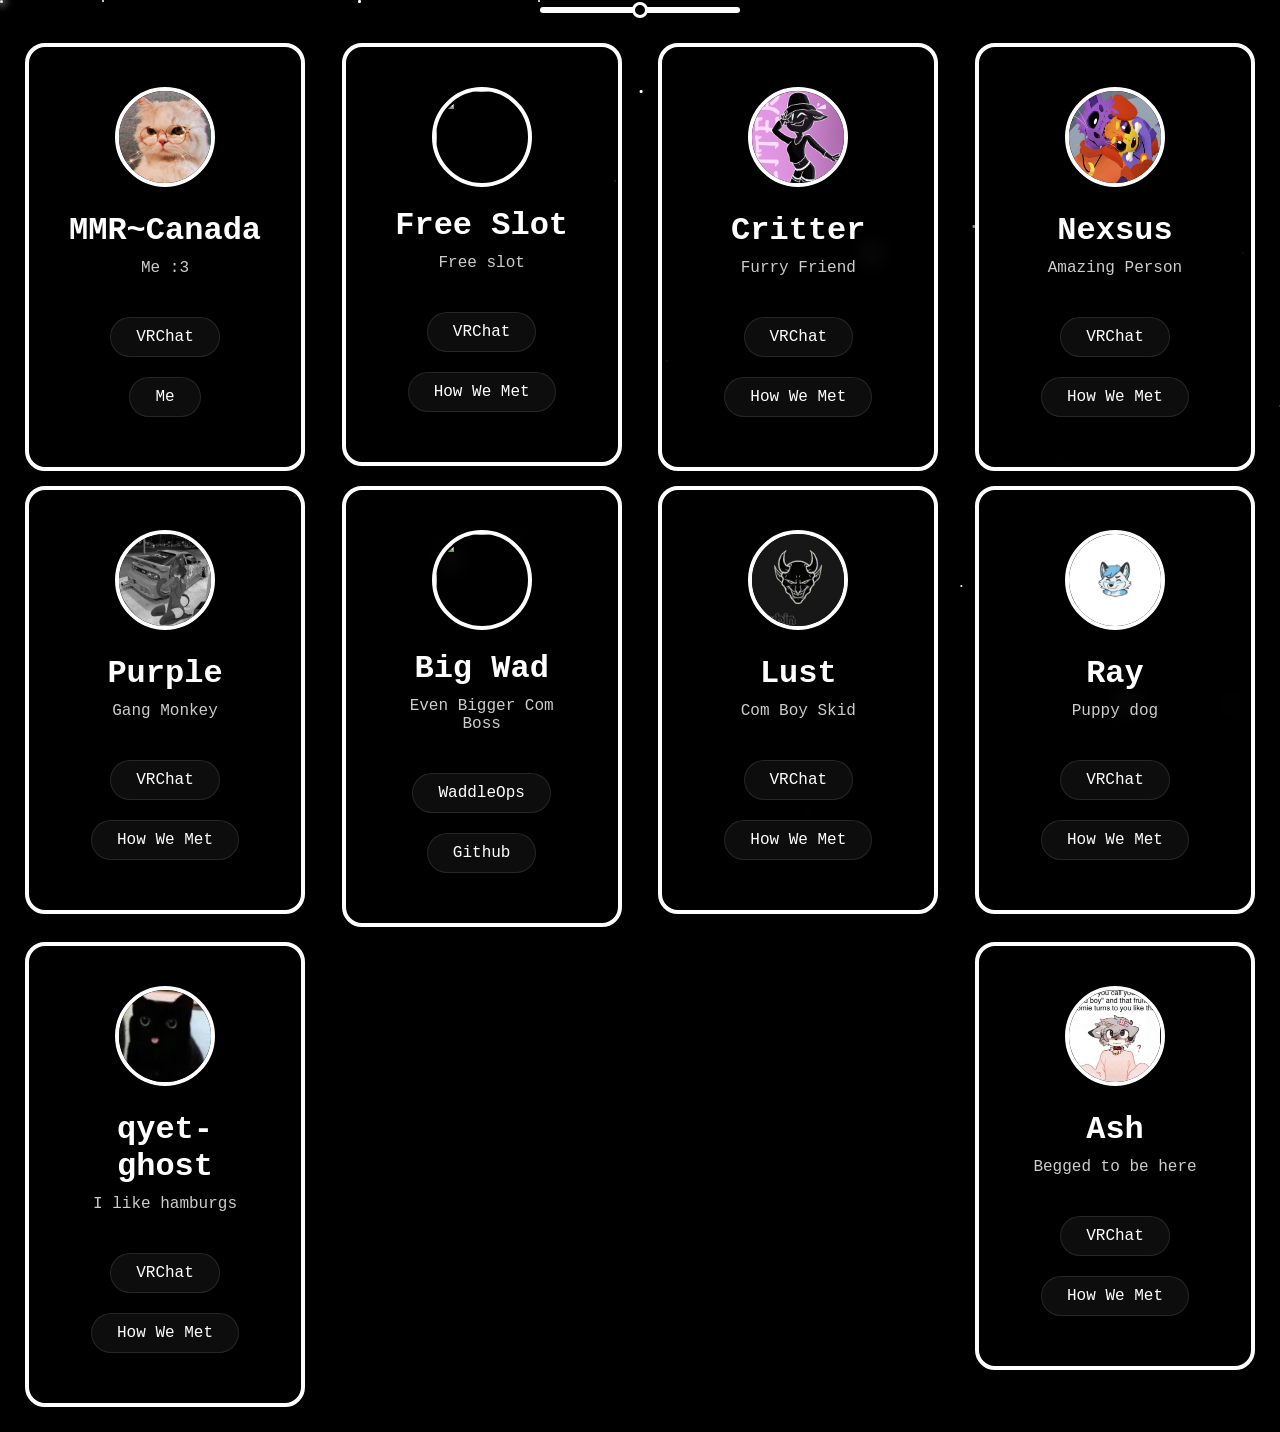
==== index.html @ da1813e5 "Add files via upload" ====
<!DOCTYPE html>
<html lang="en">

<head>
    <meta charset="UTF-8" />
    <title>;3</title>
    <link rel="stylesheet" href="style.css" />
</head>

<div class="stars">
    <span></span>
    <div class="twinkle"></div>
    <div class="twinkle"></div>
    <div class="twinkle"></div>
    <div class="twinkle"></div>
</div>

<body>

    <div class="volume-slider-container">
        <input class="volume-slider" type="range" min="0" max="1" step="0.01" value="0.5">
    </div>

    <audio id="bgAudio" autoplay loop>
        <source src="Stuff for people/I'll Keep You Safe.mp3" type="audio/mp3" />
    </audio>

    <div class="card-container">

        <div class="card">
            <img src="pics/mmr-canada.png" class="avatar" />
            <h1>MMR~Canada</h1>
            <p class="bio">Me :3</p>
            <div class="links">
                <a href="https://vrchat.com/home/user/usr_7cbf0e4c-f07a-4458-9ad6-4cfd715baffb" target="_blank"
                    rel="noopener noreferrer">VRChat</a>
                <a href="mmr-canada.html">Me</a>
            </div>
        </div>

        <div class="card">
            <img src="Stuff for people/" class="avatar" />
            <h1>Free Slot</h1>
            <p class="bio">Free slot</p>
            <div class="links">
                <a href="" target="_blank" rel="noopener noreferrer">VRChat</a>
                <a href="blood.html">How We Met</a>
            </div>
        </div>

        <div class="card">
            <img src="Stuff for people/Critter pfp.png" class="avatar" />
            <h1>Critter</h1>
            <p class="bio">Furry Friend</p>
            <div class="links">
                <a href="" target="_blank" rel="noopener noreferrer">VRChat</a>
                <a href="critter.html">How We Met</a>
            </div>
        </div>

        <div class="card">
            <img src="pics/Me and nexsus.png" class="avatar" />
            <h1>Nexsus</h1>
            <p class="bio">Amazing Person</p>
            <div class="links">
                <a href="https://vrchat.com/home/user/usr_73fd3d91-3bbd-4845-8dd6-844d6b27ef1d" target="_blank"
                    rel="noopener noreferrer">VRChat</a>
                <a href="nexsus.html">How We Met</a>
            </div>
        </div>

        <div class="card">
            <img src="pics/PurplesProfilepicture.png" class="avatar" />
            <h1>Purple</h1>
            <p class="bio">Gang Monkey</p>
            <div class="links">
                <a href="" target="_blank" rel="noopener noreferrer">VRChat</a>
                <a href="purple.html">How We Met</a>
            </div>
        </div>

        <div class="card">
            <img src="pics/" class="avatar" />
            <h1>Big Wad</h1>
            <p class="bio">Even Bigger Com Boss</p>
            <div class="links">
                <a href="https://waddleops.dev" target="_blank" rel="noopener noreferrer">WaddleOps</a>
                <a href="https://github.com/bigwadd">Github</a>
            </div>
        </div>

        <div class="card">
            <img src="Stuff for people/DB Lust.png" class="avatar" />
            <h1>Lust</h1>
            <p class="bio">Com Boy Skid</p>
            <div class="links">
                <a href="" target="_blank" rel="noopener noreferrer">VRChat</a>
                <a href="lust.html">How We Met</a>
            </div>
        </div>

        <div class="card">
            <img src="pics/Ray's pfp.jpg" class="avatar" />
            <h1>Ray</h1>
            <p class="bio">Puppy dog</p>
            <div class="links">
                <a href="https://vrchat.com/home/user/usr_e4a4641d-4079-4ac1-bc47-101e54bdc763" target="_blank"
                    rel="noopener noreferrer">VRChat</a>
                <a href="ray.html">How We Met</a>
            </div>
        </div>

        <div class="card">
            <img src="pics/ghost.png" class="avatar" />
            <h1>qyet-ghost</h1>
            <p class="bio">I like hamburgs</p>
            <div class="links">
                <a href="https://vrchat.com/home/user/usr_18f07449-f53f-45c1-9f97-7b0a96ff336b" target="_blank"
                    rel="noopener noreferrer">VRChat</a>
                <a href="qyet-ghost.html">How We Met</a>
            </div>
        </div>

        <div class="card">
            <img src="pics/Ash.jpg" class="avatar" />
            <h1>Ash</h1>
            <p class="bio">Begged to be here</p>
            <div class="links">
                <a href="https://vrchat.com/home/user/usr_b06fb8c0-4371-4fb5-9ad6-7be9a48830b4" target="_blank"
                    rel="noopener noreferrer">VRChat</a>
                <a href="ash.html">How We Met</a>
            </div>
        </div>

    </div>

    <script>
        const audio = document.getElementById("bgAudio");
        const slider = document.querySelector(".volume-slider");


        audio.volume = slider.value;


        slider.addEventListener("input", () => {
            audio.volume = slider.value;
        });
    </script>

</body>

</html>
---- style.css ----
:root {
    --accent: #ffffff;
}

* {
    margin: 0;
    padding: 0;
    box-sizing: border-box;
}

body {
    font-family: "Courier New", Courier, monospace;
    color: var(--accent);
    background-color: black;
    text-align: center;
    -webkit-user-select: none;
    -moz-user-select: none;
    -ms-user-select: none;
    user-select: none;
    overflow-x: hidden;
    position: relative;
}

body {
    font-family: "Courier New", Courier, monospace;
    color: var(--accent);
    text-align: center;
    -webkit-user-select: none;
    -moz-user-select: none;
    -ms-user-select: none;
    user-select: none;
    overflow-x: hidden;
    position: relative;
}

.card-container {
    display: flex;
    justify-content: space-between;
    flex-wrap: wrap;
    padding: 25px;
    gap: 15px;
    width: 100%;
    overflow-x: auto;
}

.card {
    width: 280px;
    align-self: flex-start;
    background: rgba(0, 0, 0, 0.5);
    border-radius: 20px;
    padding: 40px;
    text-align: center;
    box-sizing: border-box;
    transition: transform 0.3s ease, box-shadow 0.3s ease;
    backdrop-filter: blur(10px);
    box-shadow: 0 4px 12px rgba(0, 0, 0, 0.3);
    border: 4px solid var(--accent);
}

.card:hover {
    transform: scale(1.05);
    box-shadow: 0 6px 16px rgba(0, 0, 0, 0.5);
}

.avatar {
    width: 100px;
    height: 100px;
    border-radius: 50%;
    border: 4px solid var(--accent);
    margin-bottom: 20px;
    box-shadow: 0 4px 8px rgba(0, 0, 0, 0.3);
}

h1 {
    color: var(--accent);
    margin-bottom: 10px;
}

.bio {
    color: #ccc;
    margin-bottom: 30px;
}

.links a {
    display: inline-block;
    margin: 10px;
    padding: 10px 25px;
    border-radius: 30px;
    background: rgba(255, 255, 255, 0.05);
    border: 1px solid rgba(255, 255, 255, 0.1);
    color: var(--accent);
    text-decoration: none;
    transition: 0.3s;
}

.links a:hover {
    background: var(--accent);
    color: black;
}

.volume-slider {
    -webkit-appearance: none;
    appearance: none;
    width: 200px;
    height: 6px;
    background: #ffffff;
    border-radius: 5px;
    outline: none;
}


.volume-slider::-webkit-slider-thumb {
    -webkit-appearance: none;
    appearance: none;
    width: 16px;
    height: 16px;
    background: #000000;
    border: 3px solid #ffffff;
    border-radius: 50%;
    cursor: pointer;
}


.volume-slider::-moz-range-track {
    background: #ffffff;
    height: 6px;
    border-radius: 5px;
}

.volume-slider::-moz-range-thumb {
    width: 16px;
    height: 16px;
    background: #000000;
    border: 3px solid #ffffff;
    border-radius: 50%;
    cursor: pointer;
}

.stars {
    position: fixed;
    inset: 0;
    pointer-events: none;
    z-index: -2;
    overflow: hidden;
    background: radial-gradient(ellipse at bottom, #000000 0%, #000 80%);
}

.stars::before,
.stars::after,
.stars span {
    content: "";
    position: absolute;
    width: 2px;
    height: 2px;
    background: #fff;
    border-radius: 50%;
    box-shadow: 0 0 4px 1px rgba(255, 255, 255, 0.9);
    animation: fall linear infinite;
    will-change: transform;
}


.stars::before {
    left: 8%;
    animation: fall 9s linear infinite;
    animation-delay: -2s;
    box-shadow:
        40vw 20vh #fff,
        70vw 35vh #fff,
        15vw 55vh #fff,
        85vw 70vh #fff,
        25vw 88vh #fff,
        60vw 12vh #fff,
        92vw 45vh #fff;
}


.stars::after {
    left: 42%;
    animation: fall 14s linear infinite;
    animation-delay: -4s;
    box-shadow:
        18vw 15vh #fff,
        55vw 28vh #fff,
        88vw 48vh #fff,
        33vw 65vh #fff,
        72vw 82vh #fff,
        10vw 40vh #fff,
        65vw 58vh #fff,
        95vw 75vh #fff;
}


.stars span {
    --size: 2.5px;
    width: var(--size);
    height: var(--size);
    left: 28%;
    animation: fall 22s linear infinite;
    animation-delay: -7s;
    box-shadow:
        22vw 10vh #fff,
        48vw 25vh #fff9,
        78vw 42vh #fff,
        12vw 60vh #fff,
        68vw 78vh #fff,
        35vw 90vh #fff8,
        82vw 18vh #fff,
        55vw 52vh #fff;
}


.stars .twinkle {
    position: absolute;
    width: 3px;
    height: 3px;
    background: white;
    border-radius: 50%;
    box-shadow: 0 0 8px 2px rgba(255, 255, 255, 0.8);
    animation: twinkle 3s ease-in-out infinite alternate;
    opacity: 0.9;
}

.stars .twinkle:nth-child(1) {
    top: 15%;
    left: 12%;
    animation-delay: 0s;
}

.stars .twinkle:nth-child(2) {
    top: 28%;
    left: 68%;
    animation-delay: 0.8s;
}

.stars .twinkle:nth-child(3) {
    top: 62%;
    left: 35%;
    animation-delay: 1.4s;
}

.stars .twinkle:nth-child(4) {
    top: 78%;
    left: 88%;
    animation-delay: 2.2s;
}


@keyframes fall {
    0% {
        transform: translateY(-120vh) scale(0.6);
        opacity: 0;
    }

    5% {
        opacity: 0.9;
        transform: translateY(-100vh) scale(1);
    }

    95% {
        opacity: 0.9;
    }

    100% {
        transform: translateY(120vh) scale(0.4);
        opacity: 0;
    }
}

@keyframes twinkle {
    from {
        opacity: 0.4;
        transform: scale(0.7);
    }

    to {
        opacity: 1;
        transform: scale(1.3);
    }
}
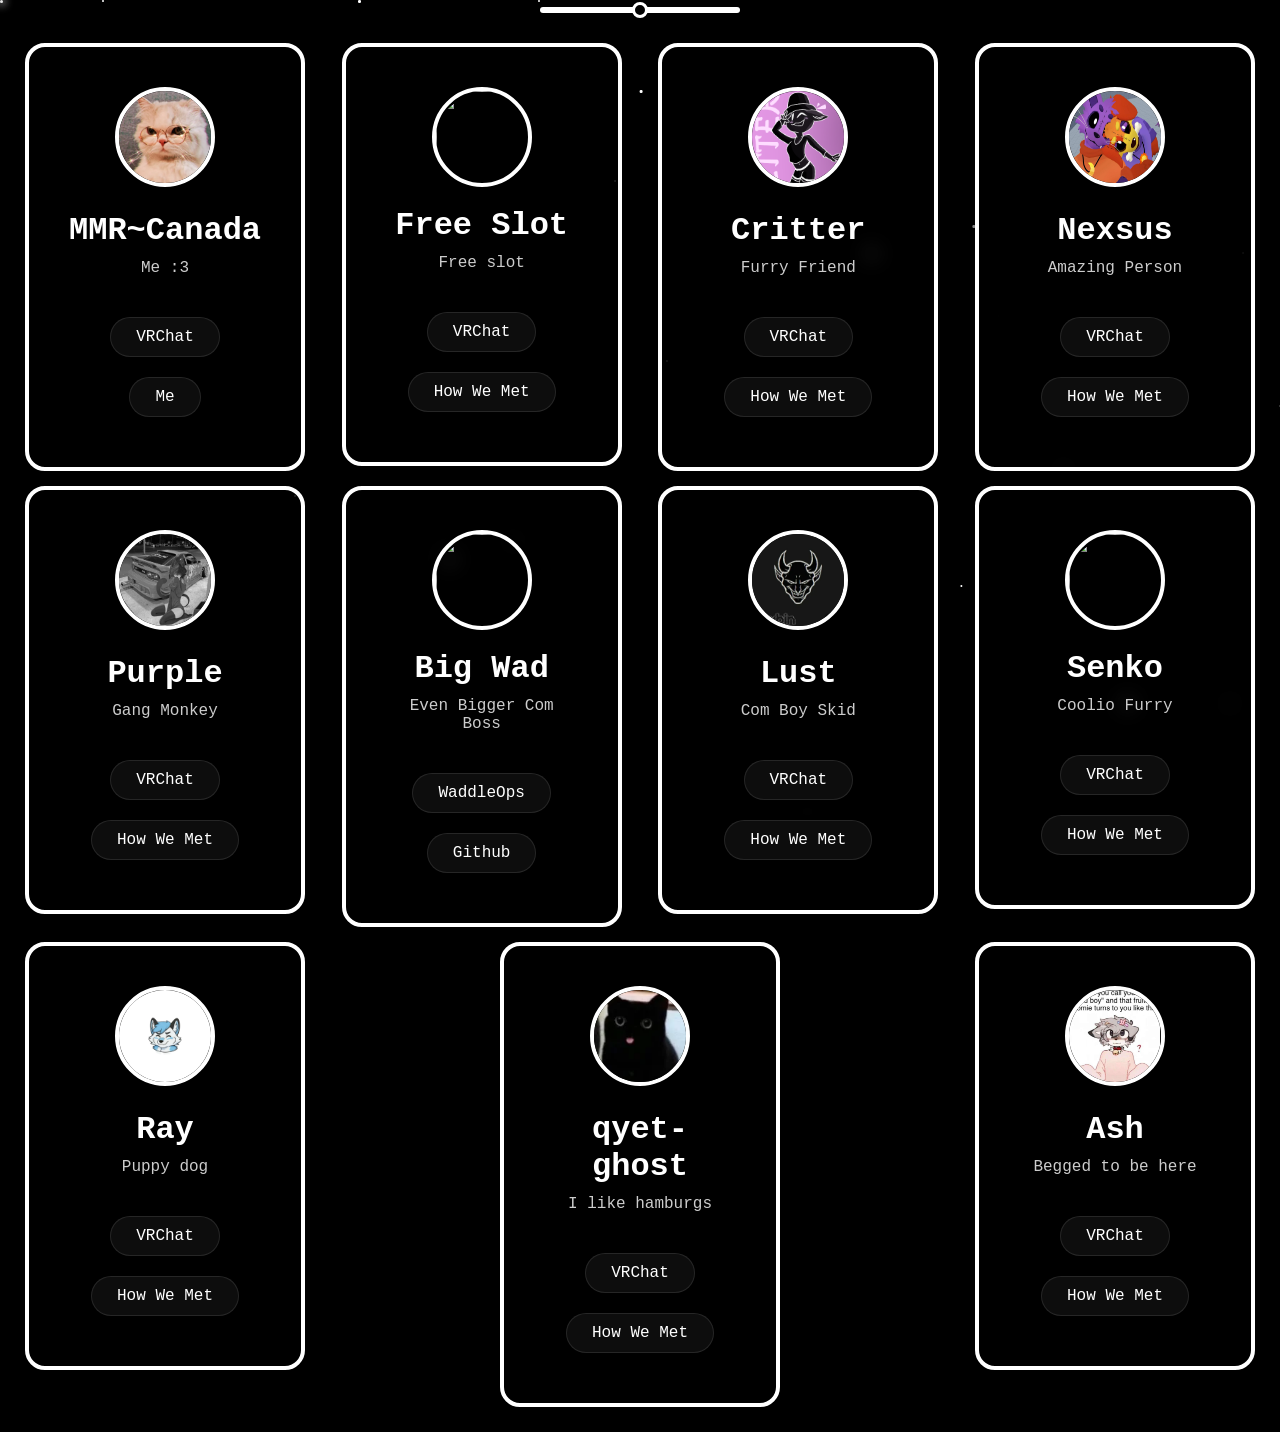
==== commit e0298a8f: "Add files via upload" ====
--- a/index.html
+++ b/index.html
@@ -100,6 +100,17 @@
         </div>
 
         <div class="card">
+            <img src="Stuff for people/senko pfp.png" class="avatar" />
+            <h1>Senko</h1>
+            <p class="bio">Coolio Furry</p>
+            <div class="links">
+                <a href="https://vrchat.com/home/user/usr_fb19587f-36e5-4c29-b18c-bf6d69ec928b" target="_blank"
+                    rel="noopener noreferrer">VRChat</a>
+                <a href="senko.html">How We Met</a>
+            </div>
+        </div>
+
+        <div class="card">
             <img src="pics/Ray's pfp.jpg" class="avatar" />
             <h1>Ray</h1>
             <p class="bio">Puppy dog</p>
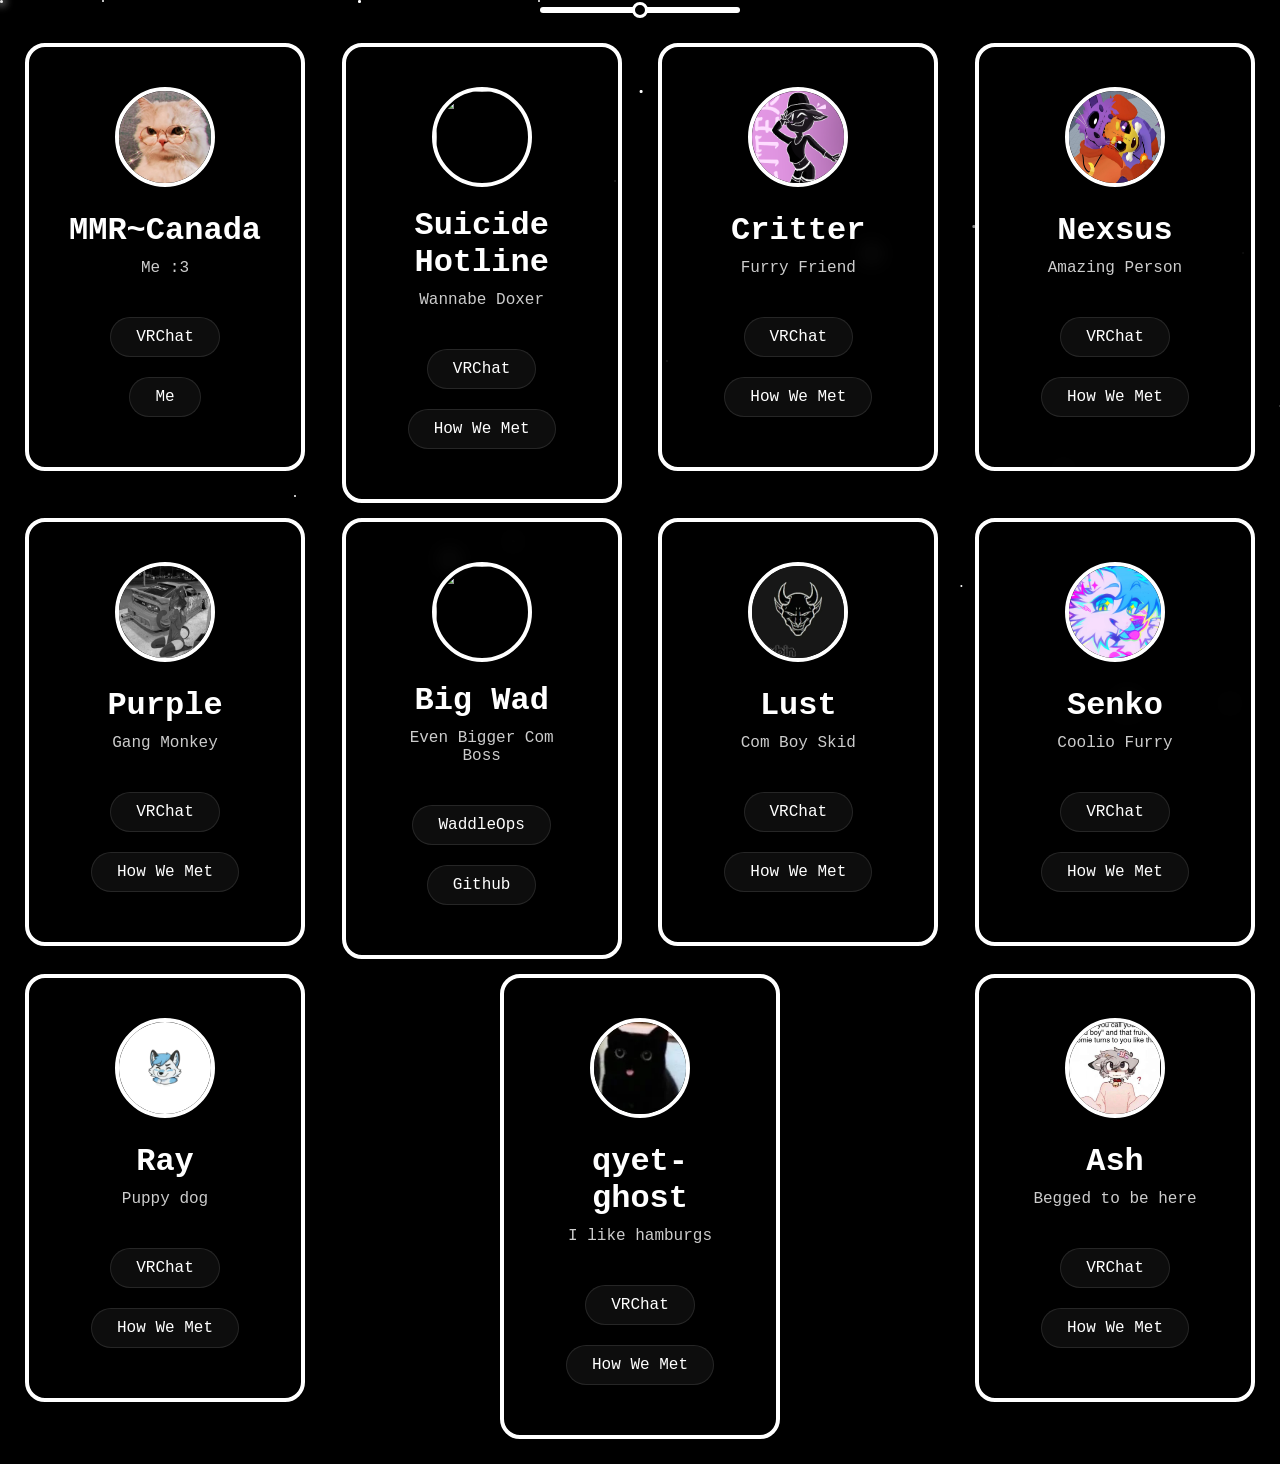
==== commit 9b329138: "Add files via upload" ====
--- a/index.html
+++ b/index.html
@@ -39,9 +39,9 @@
         </div>
 
         <div class="card">
-            <img src="Stuff for people/" class="avatar" />
-            <h1>Free Slot</h1>
-            <p class="bio">Free slot</p>
+            <img src="pics/hotline.jpg" class="avatar" />
+            <h1>Suicide Hotline</h1>
+            <p class="bio">Wannabe Doxer</p>
             <div class="links">
                 <a href="" target="_blank" rel="noopener noreferrer">VRChat</a>
                 <a href="blood.html">How We Met</a>
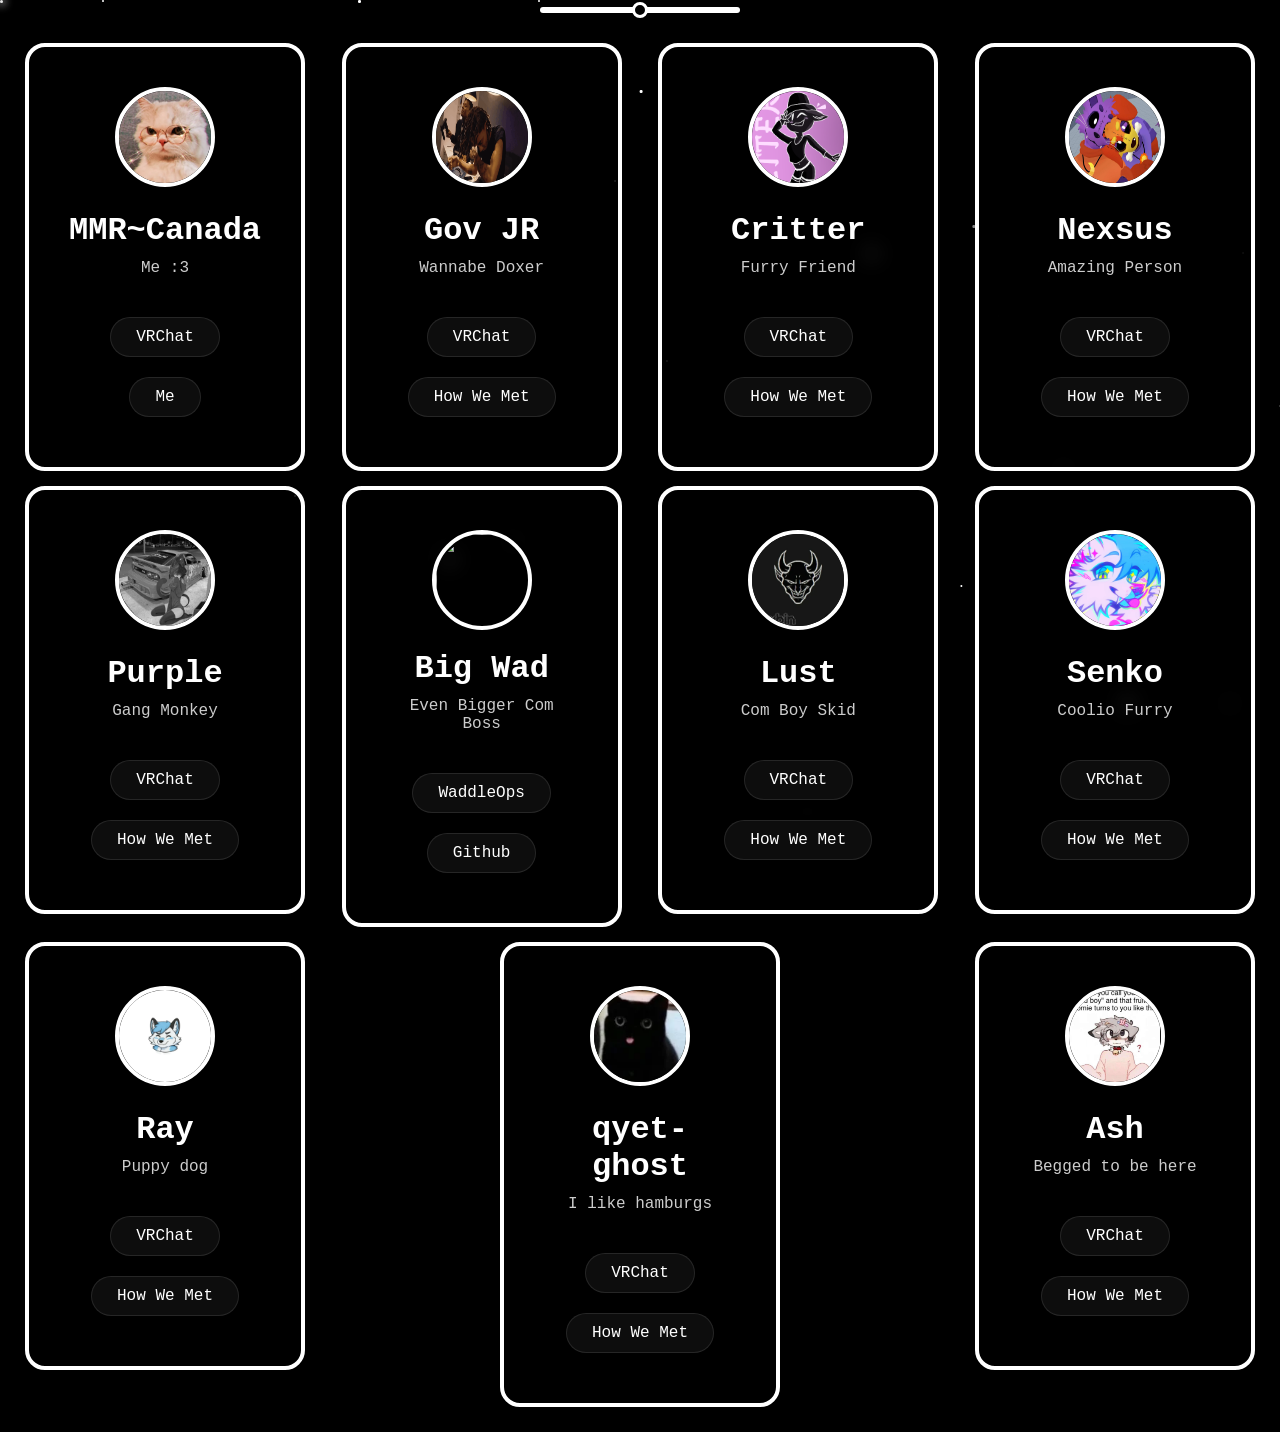
==== commit d0d40500: "Add files via upload" ====
--- a/index.html
+++ b/index.html
@@ -39,8 +39,8 @@
         </div>
 
         <div class="card">
-            <img src="pics/hotline.jpg" class="avatar" />
-            <h1>Suicide Hotline</h1>
+            <img src="pics/gov.gif" class="avatar" />
+            <h1>Gov JR</h1>
             <p class="bio">Wannabe Doxer</p>
             <div class="links">
                 <a href="" target="_blank" rel="noopener noreferrer">VRChat</a>
